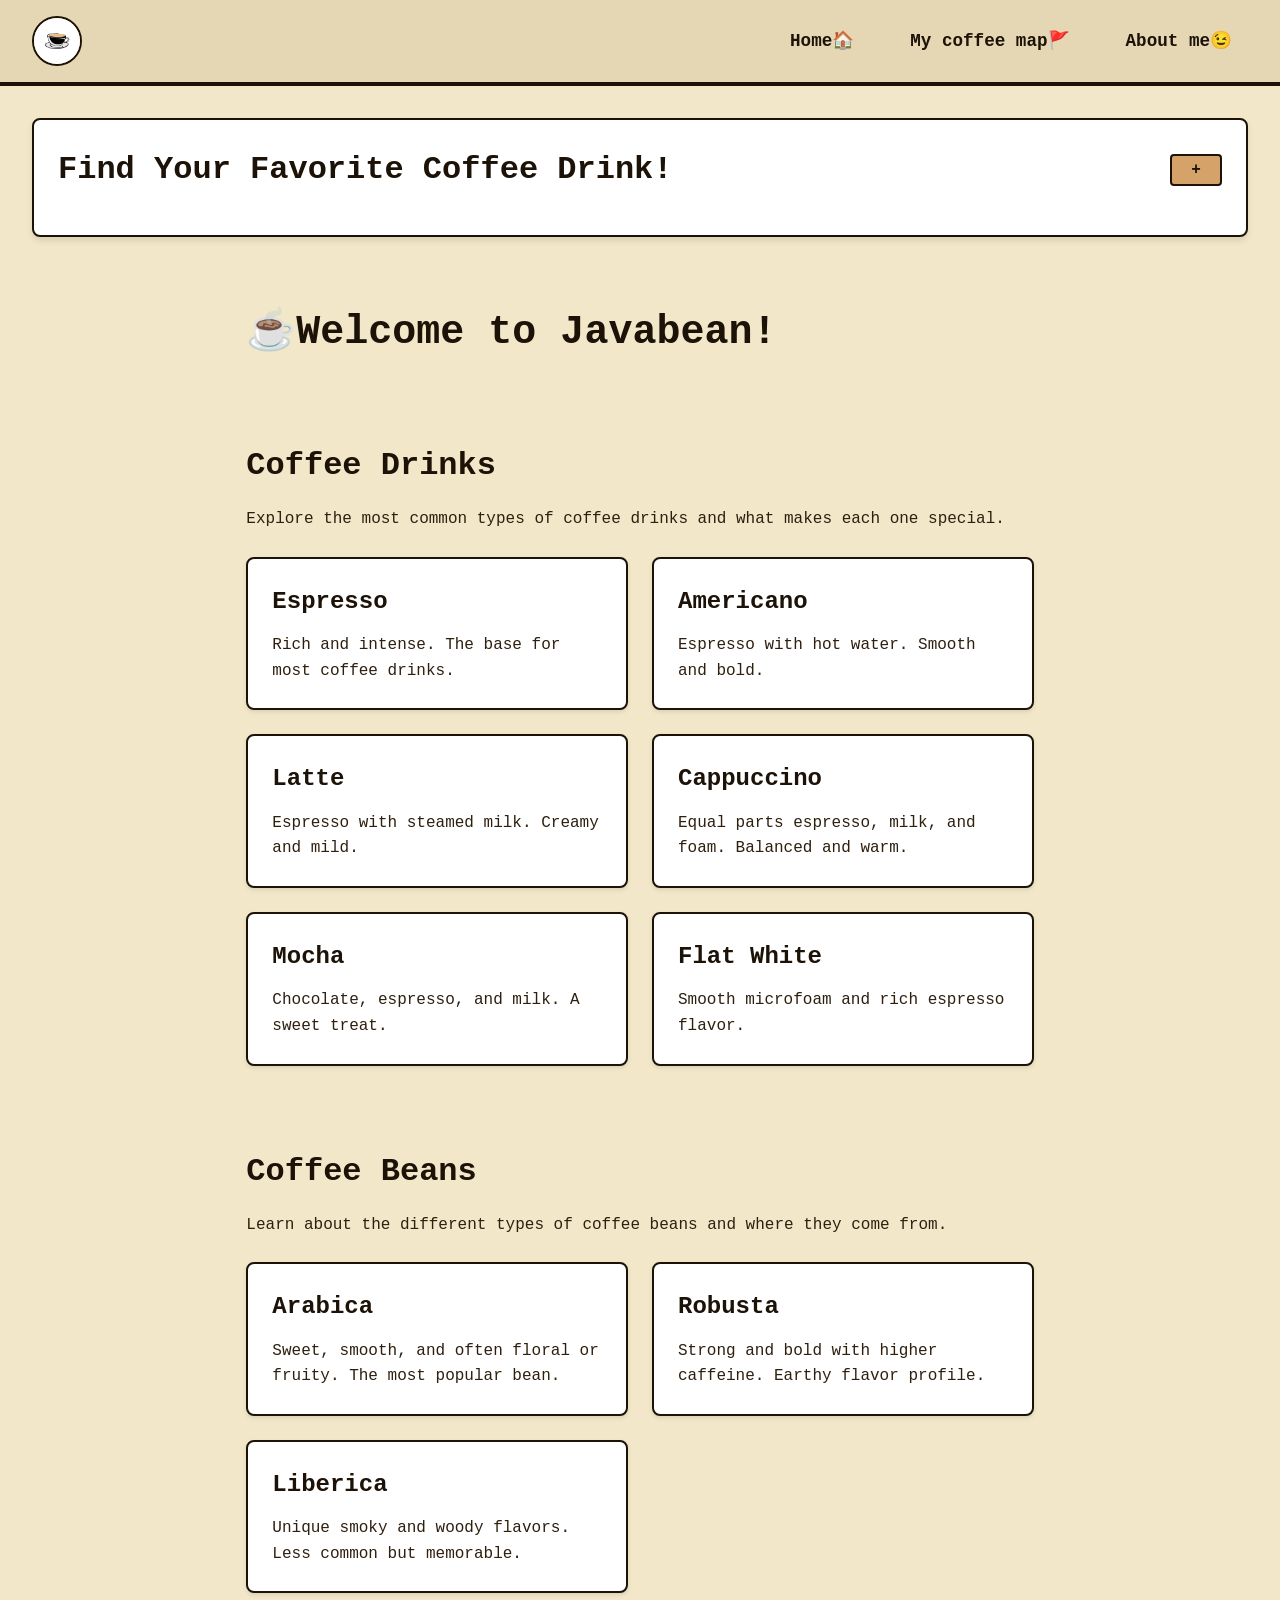
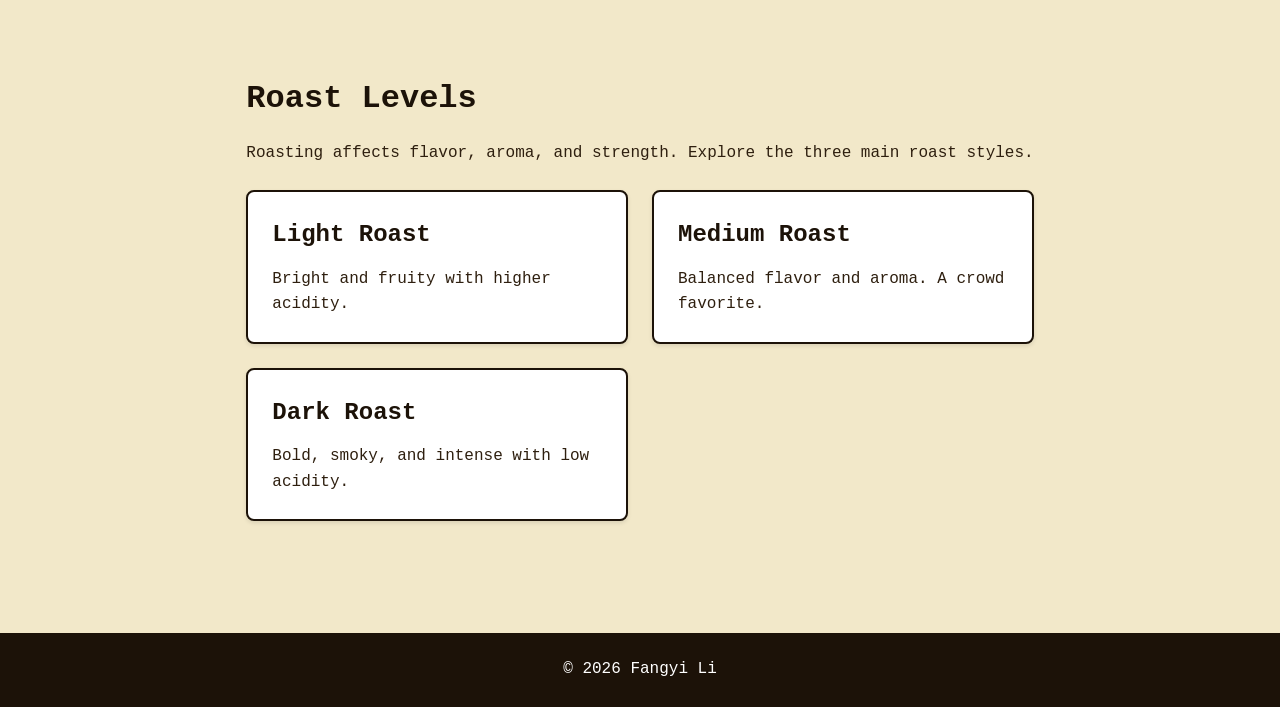
==== index.html @ 1e1fee94 "Add files via upload" ====
<!DOCTYPE html>
<html lang="en">

<head>
    <meta charset="utf-8" />
    <meta name="viewport" content="width=device-width, initial-scale=1" />
    <title>Javabean</title>
    <link rel="icon" type="image/png" href="images/logo.png">
    <link rel="stylesheet" href="css/styles.css" />
</head>

<body>
    <div class="skip">
        <a href="#main-content">Skip to main content</a>
    </div>

    <header>
        <a href="index.html" class="logo-link" aria-label="Javabean home page">
            <img src="images/logo.png" id="logo" alt="Javabean coffee shop logo - a cup of coffee latte" width="50" height="50">
        </a>
        <nav aria-label="Main navigation">
            <ul>
                <li><a href="index.html">Home<span aria-hidden="true">&#127968</span></a></li>
                <li><a href="map.html">My coffee map<span aria-hidden="true">&#128681</span></a></li>
                <li><a href="about.html">About me<span aria-hidden="true">&#128521</span></a></li>
            </ul>
        </nav>
    </header>

    <aside class="quiz-box collapsed" aria-label="Coffee drink recommendation quiz">
        <div class="quiz-header">
            <h2>Find Your Favorite Coffee Drink!</h2>
            <button type="button" class="quiz-toggle" aria-expanded="false" aria-controls="quiz-content" id="quiz-toggle-btn">
                <span class="toggle-icon" aria-hidden="true">+</span>
                <span class="sr-only">Expand quiz</span>
            </button>
        </div>
        <div id="quiz-content" class="quiz-content">
            <p>Answer a few quick questions and discover your ideal drink.</p>

            <form id="quiz-form">
                <div>
                    <label for="strength">1. How strong do you like your coffee?</label>
                    <select id="strength" name="strength" required>
                        <option value="mild">Mild</option>
                        <option value="medium">Medium</option>
                        <option value="strong">Strong</option>
                    </select>
                </div>

                <div>
                    <label for="milk">2. How much milk do you prefer?</label>
                    <select id="milk" name="milk" required>
                        <option value="none">No milk</option>
                        <option value="some">A little milk</option>
                        <option value="creamy">Very creamy</option>
                    </select>
                </div>

                <div>
                    <label for="sweet">3. Do you like sweet flavors?</label>
                    <select id="sweet" name="sweet" required>
                        <option value="no">Not really</option>
                        <option value="sometimes">Sometimes</option>
                        <option value="yes">Yes, definitely</option>
                    </select>
                </div>

                <div>
                    <label for="temp">4. Hot or iced?</label>
                    <select id="temp" name="temp" required>
                        <option value="hot">Hot</option>
                        <option value="iced">Iced</option>
                        <option value="depends">It depends</option>
                    </select>
                </div>

                <button type="submit">Get My Drink &#x2615</button>
            </form>

            <div id="quiz-result" role="status" aria-live="polite" aria-atomic="true"></div>
        </div>
    </aside>

    <main id="main-content" class="main-sections">
        <h1><span aria-hidden="true">&#x2615</span>Welcome to Javabean!</h1>
        <section id="drinks" aria-labelledby="drinks-heading">
            <h2 id="drinks-heading">Coffee Drinks</h2>
            <p>Explore the most common types of coffee drinks and what makes each one special.</p>

            <div class="card-grid">
                <div class="card">
                    <h3>Espresso</h3>
                    <p>Rich and intense. The base for most coffee drinks.</p>
                </div>

                <div class="card">
                    <h3>Americano</h3>
                    <p>Espresso with hot water. Smooth and bold.</p>
                </div>

                <div class="card">
                    <h3>Latte</h3>
                    <p>Espresso with steamed milk. Creamy and mild.</p>
                </div>

                <div class="card">
                    <h3>Cappuccino</h3>
                    <p>Equal parts espresso, milk, and foam. Balanced and warm.</p>
                </div>

                <div class="card">
                    <h3>Mocha</h3>
                    <p>Chocolate, espresso, and milk. A sweet treat.</p>
                </div>

                <div class="card">
                    <h3>Flat White</h3>
                    <p>Smooth microfoam and rich espresso flavor.</p>
                </div>
            </div>
        </section>

        <section id="beans" aria-labelledby="beans-heading">
            <h2 id="beans-heading">Coffee Beans</h2>
            <p>Learn about the different types of coffee beans and where they come from.</p>

            <div class="card-grid">
                <div class="card">
                    <h3>Arabica</h3>
                    <p>Sweet, smooth, and often floral or fruity. The most popular bean.</p>
                </div>

                <div class="card">
                    <h3>Robusta</h3>
                    <p>Strong and bold with higher caffeine. Earthy flavor profile.</p>
                </div>

                <div class="card">
                    <h3>Liberica</h3>
                    <p>Unique smoky and woody flavors. Less common but memorable.</p>
                </div>
            </div>
        </section>

        <section id="roasts" aria-labelledby="roasts-heading">
            <h2 id="roasts-heading">Roast Levels</h2>
            <p>Roasting affects flavor, aroma, and strength. Explore the three main roast styles.</p>

            <div class="card-grid">
                <div class="card">
                    <h3>Light Roast</h3>
                    <p>Bright and fruity with higher acidity.</p>
                </div>

                <div class="card">
                    <h3>Medium Roast</h3>
                    <p>Balanced flavor and aroma. A crowd favorite.</p>
                </div>

                <div class="card">
                    <h3>Dark Roast</h3>
                    <p>Bold, smoky, and intense with low acidity.</p>
                </div>
            </div>
        </section>

    </main>
    <footer>
        <p>&copy; <span id="year"></span> Fangyi Li</p>
    </footer>
    <script src="js/main.js"></script>
</body>

</html>
---- css/styles.css ----
* {
    box-sizing: border-box;
}

body {
    margin: 0;
    padding: 0;
    font-family: 'Courier New', monospace;
    font-size: 1rem;
    line-height: 1.6;
    background-color: #f2e8c9;
    color: #2e1f0f;
}

img {
    max-width: 100%;
    display: block;
}

h1, h2, h3 {
    font-family: 'Courier New', monospace;
    margin-top: 0;
}

h1 {
    font-size: 2.5rem;
    color: #1c1208;
}

h2 {
    font-size: 2rem;
    color: #1c1208;
}

h3 {
    font-size: 1.5rem;
    color: #1c1208;
}

p {
    color: #2e1f0f;
}

.skip {
    position: absolute;
    top: -100px;
    left: 0;
    z-index: 1000;
}

.skip a {
    position: absolute;
    top: -100px;
    left: 0;
    background-color: #1c1208;
    color: #fff;
    padding: 1rem 1.5rem;
    text-decoration: none;
    font-weight: bold;
    border: 2px solid #fff;
    z-index: 1001;
}

.skip a:focus {
    top: 100px;
    left: 0;
}

header {
    display: flex;
    justify-content: space-between;
    align-items: center;
    padding: 1rem 2rem;
    background-color: #e6d7b4;
    border-bottom: 4px solid #1c1208;
    position: relative;
}

.logo-link {
    display: flex;
    align-items: center;
    text-decoration: none;
}

#logo {
    width: 50px;
    height: 50px;
    border-radius: 50%;
    object-fit: cover;
    border: 2px solid #1c1208;
}

nav {
    display: flex;
    align-items: center;
}

nav ul {
    display: flex;
    list-style: none;
    margin: 0;
    padding: 0;
    gap: 1.5rem;
}

nav ul li {
    margin: 0;
}

nav ul li a {
    color: #1c1208;
    text-decoration: none;
    font-weight: bold;
    font-size: 1.1rem;
    padding: 0.5rem 1rem;
    border-radius: 4px;
    transition: background-color 0.3s ease;
}

nav ul li a:hover,
nav ul li a:focus {
    background-color: #d5a26a;
    outline: 2px solid #1c1208;
    outline-offset: 2px;
}

main {
    max-width: 1200px;
    margin: 0 auto;
    padding: 2rem;
}

.main-sections {
    display: flex;
    flex-direction: column;
    gap: 3rem;
}

section {
    margin-bottom: 2rem;
}

section h2 {
    margin-bottom: 1rem;
}

section p {
    margin-bottom: 1.5rem;
}

#about {
    max-width: 800px;
    margin: 0 auto;
}

.about-content {
    background-color: #fff;
    padding: 2rem;
    border-radius: 8px;
    border: 2px solid #1c1208;
    box-shadow: 0 4px 6px rgba(0, 0, 0, 0.1);
}

.about-content p {
    font-size: 1.1rem;
    line-height: 1.8;
    margin-bottom: 1.5rem;
    color: #2e1f0f;
}

.about-content p:last-child {
    margin-bottom: 0;
}

.quiz-box {
    background-color: #fff;
    padding: 1.5rem;
    border-radius: 8px;
    border: 2px solid #1c1208;
    margin: 2rem;
    box-shadow: 0 4px 6px rgba(0, 0, 0, 0.1);
}

.quiz-header {
    display: flex;
    justify-content: space-between;
    align-items: center;
    margin-bottom: 1rem;
}

.quiz-box h2 {
    margin-top: 0;
    margin-bottom: 0;
    color: #1c1208;
}

.quiz-toggle {
    background-color: #d5a26a;
    color: #1c1208;
    border: 2px solid #1c1208;
    border-radius: 4px;
    width: 2rem;
    height: 2rem;
    font-size: 1.5rem;
    font-weight: bold;
    cursor: pointer;
    display: flex;
    align-items: center;
    justify-content: center;
    padding: 0;
    transition: background-color 0.3s ease;
    flex-shrink: 0;
}

.quiz-toggle:hover {
    background-color: #b4804c;
}

.quiz-toggle:focus {
    outline: 3px solid #1c1208;
    outline-offset: 2px;
}

.toggle-icon {
    line-height: 1;
}

.sr-only {
    position: absolute;
    width: 1px;
    height: 1px;
    padding: 0;
    margin: -1px;
    overflow: hidden;
    clip: rect(0, 0, 0, 0);
    white-space: nowrap;
    border-width: 0;
}

.quiz-content {
    overflow: hidden;
    transition: max-height 0.3s ease, opacity 0.3s ease;
    max-height: 2000px;
    opacity: 1;
}

.quiz-box.collapsed .quiz-content {
    max-height: 0;
    opacity: 0;
    margin: 0;
    padding: 0;
}


.quiz-box p {
    color: #2e1f0f;
}

.quiz-box form {
    display: flex;
    flex-direction: column;
    gap: 1.5rem;
}

.quiz-box form div {
    display: flex;
    flex-direction: column;
    gap: 0.5rem;
}

.quiz-box label {
    font-weight: bold;
    color: #1c1208;
}

.quiz-box select {
    padding: 0.75rem;
    border: 2px solid #1c1208;
    border-radius: 4px;
    font-family: inherit;
    font-size: 1rem;
    background-color: #fff;
    color: #2e1f0f;
}

.quiz-box select:focus {
    outline: 3px solid #d5a26a;
    outline-offset: 2px;
}

.quiz-box button {
    padding: 0.75rem 1.5rem;
    background-color: #d5a26a;
    color: #1c1208;
    border: 2px solid #1c1208;
    border-radius: 4px;
    font-family: inherit;
    font-size: 1rem;
    font-weight: bold;
    cursor: pointer;
    transition: background-color 0.3s ease;
}

.quiz-box button:hover {
    background-color: #b4804c;
}

.quiz-box button:focus {
    outline: 3px solid #1c1208;
    outline-offset: 2px;
}

#quiz-result {
    margin-top: 1.5rem;
    padding: 1rem;
    background-color: #f2e8c9;
    border: 2px solid #1c1208;
    border-radius: 4px;
    color: #1c1208;
    font-weight: bold;
    display: none;
}

#quiz-result:not(:empty) {
    display: block;
}

#quiz-result h3 {
    margin-top: 0;
    margin-bottom: 0.75rem;
    color: #1c1208;
    font-size: 1.25rem;
}

#quiz-result p {
    margin: 0;
    font-size: 1.1rem;
    color: #1c1208;
}

.card-grid {
    display: grid;
    grid-template-columns: repeat(auto-fit, minmax(250px, 1fr));
    gap: 1.5rem;
    margin-top: 1.5rem;
}

.card {
    background-color: #fff;
    border: 2px solid #1c1208;
    border-radius: 8px;
    padding: 1.5rem;
    box-shadow: 0 2px 4px rgba(0, 0, 0, 0.1);
    transition: transform 0.2s ease, box-shadow 0.2s ease;
}

.card:hover {
    transform: translateY(-2px);
    box-shadow: 0 4px 8px rgba(0, 0, 0, 0.15);
}

.card h3 {
    margin-top: 0;
    margin-bottom: 0.75rem;
    color: #1c1208;
}

.card p {
    margin: 0;
    color: #2e1f0f;
}

#coffee-map {
    margin: 2rem auto;
    max-width: 1200px;
    padding: 0 2rem;
}

#coffee-map h2 {
    margin-bottom: 1.5rem;
    color: #1c1208;
}

.map-container {
    margin-bottom: 2rem;
}

#google-map {
    width: 100%;
    height: 500px;
    border: 2px solid #1c1208;
    border-radius: 8px;
    box-shadow: 0 4px 6px rgba(0, 0, 0, 0.1);
}

#recommend-form {
    background-color: #fff;
    padding: 2rem;
    border-radius: 8px;
    border: 2px solid #1c1208;
    margin: 2rem auto;
    max-width: 800px;
    box-shadow: 0 4px 6px rgba(0, 0, 0, 0.1);
}

#recommend-form h2 {
    margin-top: 0;
    margin-bottom: 0.5rem;
    color: #1c1208;
}

#recommend-form p {
    margin-bottom: 1.5rem;
    color: #2e1f0f;
}

#recommendation-form {
    display: flex;
    flex-direction: column;
    gap: 1.5rem;
}

#recommendation-form div {
    display: flex;
    flex-direction: column;
    gap: 0.5rem;
}

#recommendation-form label {
    font-weight: bold;
    color: #1c1208;
    font-size: 1rem;
}

.required-asterisk {
    color: #d32f2f;
    font-weight: bold;
    margin-left: 0.25rem;
}

#recommendation-form input[type="text"],
#recommendation-form textarea {
    padding: 0.75rem;
    border: 2px solid #1c1208;
    border-radius: 4px;
    font-family: inherit;
    font-size: 1rem;
    background-color: #fff;
    color: #2e1f0f;
    width: 100%;
    transition: border-color 0.3s ease, outline 0.3s ease;
}

#recommendation-form input[type="text"]:focus,
#recommendation-form textarea:focus {
    outline: 3px solid #d5a26a;
    outline-offset: 2px;
    border-color: #1c1208;
}

#recommendation-form textarea {
    resize: vertical;
    min-height: 100px;
    font-family: inherit;
}

#recommendation-form input[type="text"]::placeholder,
#recommendation-form textarea::placeholder {
    color: #7a6b5a;
    opacity: 0.7;
}

#recommendation-form button[type="submit"] {
    padding: 0.75rem 1.5rem;
    background-color: #d5a26a;
    color: #1c1208;
    border: 2px solid #1c1208;
    border-radius: 4px;
    font-family: inherit;
    font-size: 1rem;
    font-weight: bold;
    cursor: pointer;
    transition: background-color 0.3s ease;
    align-self: flex-start;
}

#recommendation-form button[type="submit"]:hover {
    background-color: #b4804c;
}

#recommendation-form button[type="submit"]:focus {
    outline: 3px solid #1c1208;
    outline-offset: 2px;
}

footer {
    background-color: #1c1208;
    color: #fff;
    padding: 1.5rem 2rem;
    text-align: center;
    margin-top: 3rem;
}

footer p {
    margin: 0;
    color: #fff;
}

@media screen and (max-width: 768px) {
    header {
        flex-direction: column;
        gap: 1rem;
        padding: 1rem;
    }

    nav ul {
        flex-direction: column;
        gap: 0.5rem;
        width: 100%;
    }

    nav ul li {
        width: 100%;
    }

    nav ul li a {
        display: block;
        text-align: center;
    }

    main {
        padding: 1rem;
    }

    .quiz-box {
        margin: 1rem;
    }

    #recommend-form {
        margin: 1rem;
        padding: 1.5rem;
    }

    #about {
        padding: 0 1rem;
    }

    .about-content {
        padding: 1.5rem;
    }

    .about-content p {
        font-size: 1rem;
    }

    #coffee-map {
        padding: 0 1rem;
    }

    #google-map {
        height: 400px;
    }

    .card-grid {
        grid-template-columns: 1fr;
    }

    h1 {
        font-size: 2rem;
    }

    h2 {
        font-size: 1.75rem;
    }

    #recommendation-form button[type="submit"] {
        align-self: stretch;
        width: 100%;
    }
}

@media screen and (min-width: 769px) {
    body {
        display: flex;
        flex-direction: column;
        min-height: 100vh;
    }

    main {
        flex: 1;
    }

    .quiz-box {
        position: sticky;
        top: 2rem;
        max-height: calc(100vh - 4rem);
        overflow-y: auto;
    }
}
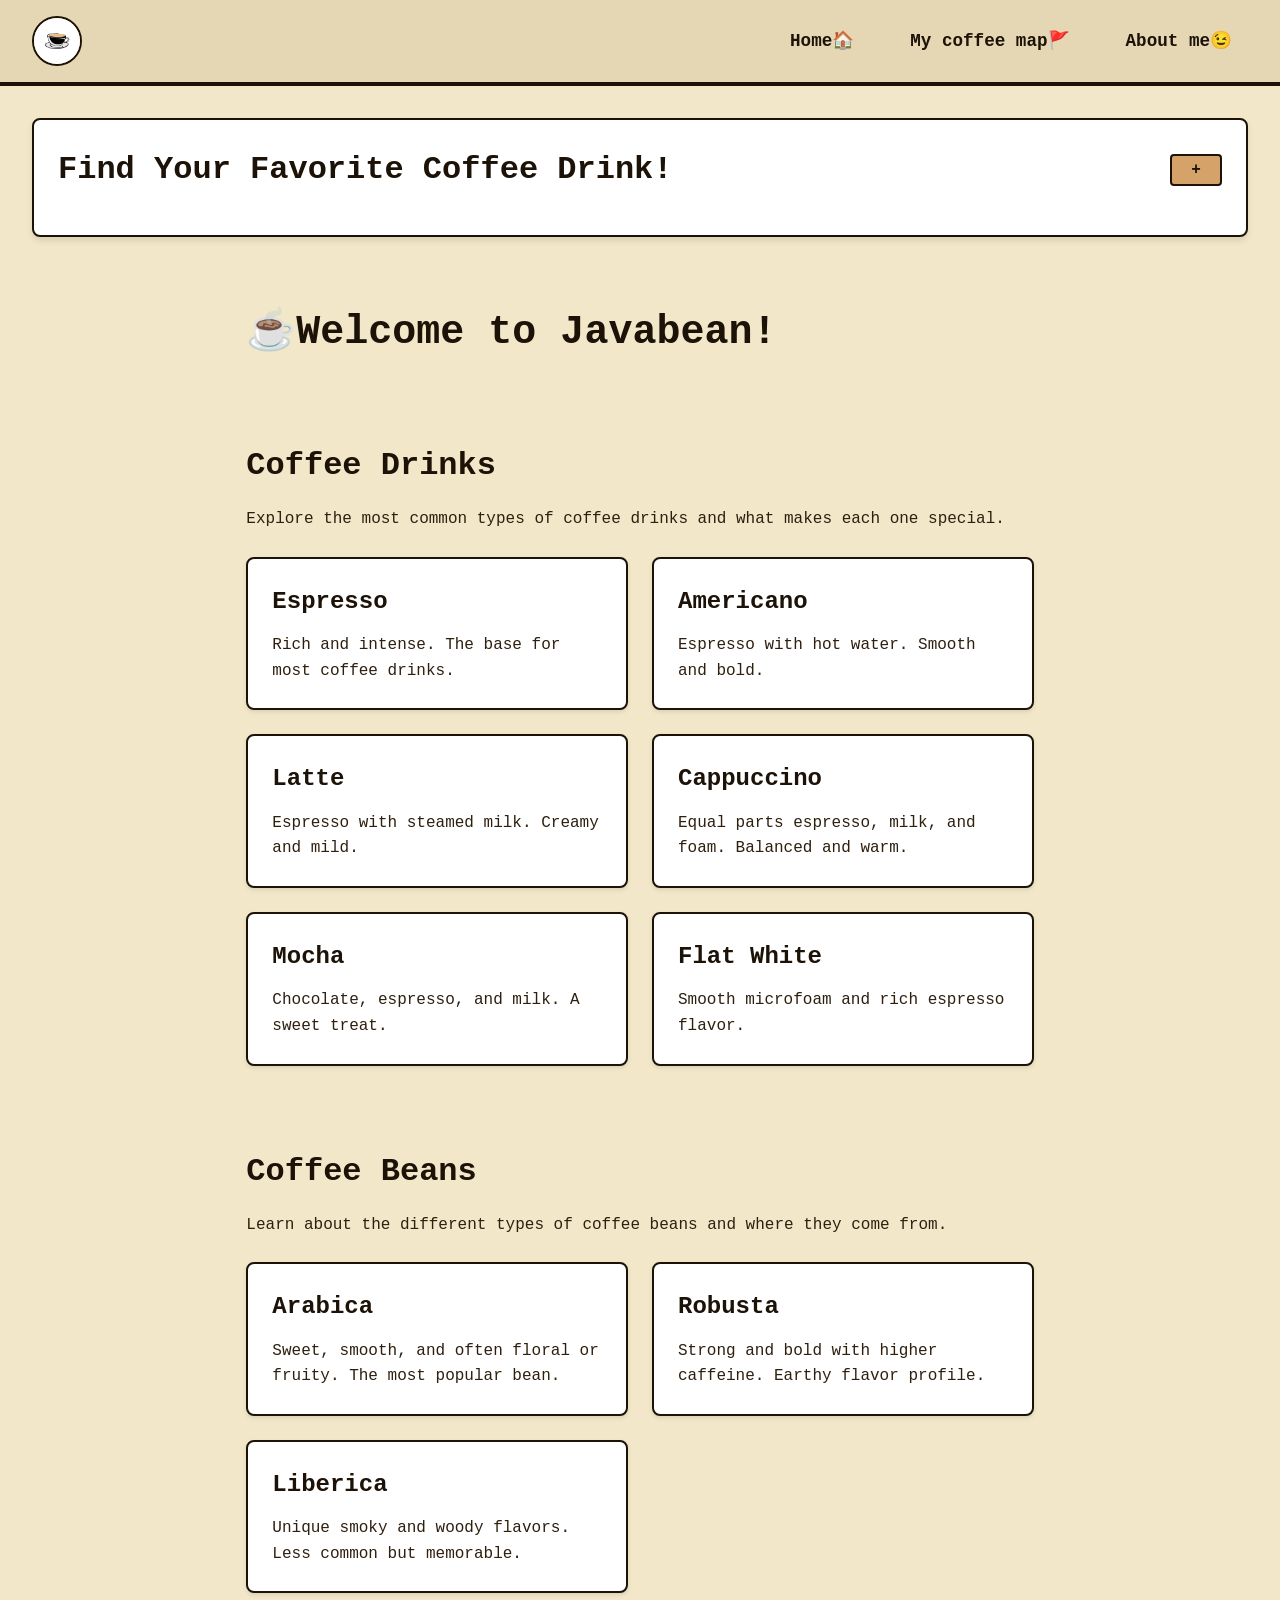
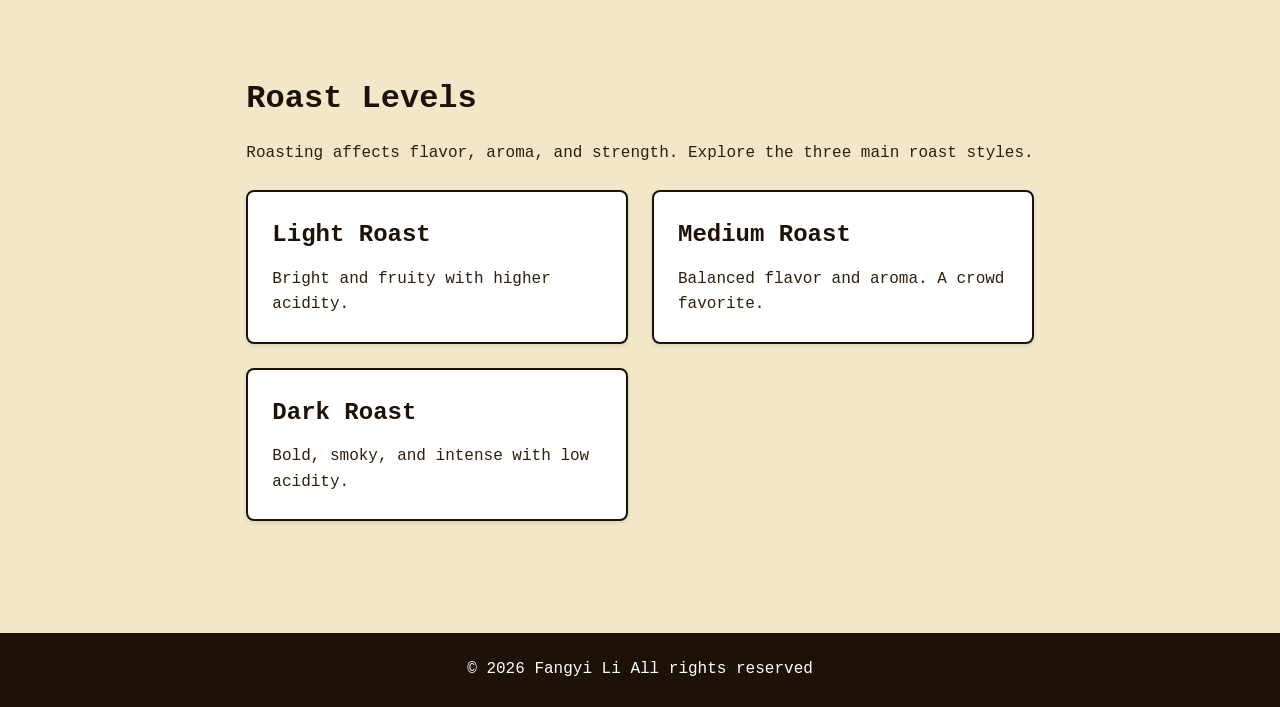
==== commit 7b7f6581: "Add files via upload" ====
--- a/index.html
+++ b/index.html
@@ -21,7 +21,7 @@
         <nav aria-label="Main navigation">
             <ul>
                 <li><a href="index.html">Home<span aria-hidden="true">&#127968</span></a></li>
-                <li><a href="map.html">My coffee map<span aria-hidden="true">&#128681</span></a></li>
+                <li><a href="map2.html">My coffee map<span aria-hidden="true">&#128681</span></a></li>
                 <li><a href="about.html">About me<span aria-hidden="true">&#128521</span></a></li>
             </ul>
         </nav>
@@ -167,7 +167,7 @@
 
     </main>
     <footer>
-        <p>&copy; <span id="year"></span> Fangyi Li</p>
+        <p>&copy; <span id="year"></span> Fangyi Li All rights reserved</p>
     </footer>
     <script src="js/main.js"></script>
 </body>
--- a/css/styles.css
+++ b/css/styles.css
@@ -170,6 +170,29 @@
 
 .about-content p:last-child {
     margin-bottom: 0;
+}
+
+.error-links {
+    list-style-type: disc;
+    padding-left: 2rem;
+    margin: 1rem 0;
+}
+
+.error-links li {
+    margin-bottom: 0.5rem;
+}
+
+.error-links a {
+    color: #1c1208;
+    text-decoration: underline;
+    font-weight: bold;
+}
+
+.error-links a:hover,
+.error-links a:focus {
+    color: #d5a26a;
+    outline: 2px solid #1c1208;
+    outline-offset: 2px;
 }
 
 .quiz-box {
@@ -382,15 +405,115 @@
 }
 
 .map-container {
+    display: grid;
+    grid-template-columns: 1fr 1fr;
+    gap: 2rem;
     margin-bottom: 2rem;
 }
 
+#map,
 #google-map {
     width: 100%;
     height: 500px;
     border: 2px solid #1c1208;
     border-radius: 8px;
     box-shadow: 0 4px 6px rgba(0, 0, 0, 0.1);
+}
+
+.locations-list {
+    background-color: #fff;
+    padding: 1.5rem;
+    border: 2px solid #1c1208;
+    border-radius: 8px;
+    box-shadow: 0 4px 6px rgba(0, 0, 0, 0.1);
+    max-height: 500px;
+    overflow-y: auto;
+}
+
+.locations-list h3 {
+    margin-top: 0;
+    margin-bottom: 1rem;
+    color: #1c1208;
+    font-size: 1.5rem;
+}
+
+#locations-list {
+    list-style: none;
+    padding: 0;
+    margin: 0;
+}
+
+.location-item {
+    padding: 1rem;
+    margin-bottom: 1rem;
+    border: 2px solid #e6d7b4;
+    border-radius: 4px;
+    background-color: #fff;
+    cursor: pointer;
+    transition: all 0.3s ease;
+}
+
+.location-item:hover,
+.location-item:focus {
+    background-color: #f2e8c9;
+    border-color: #d5a26a;
+    outline: 2px solid #d5a26a;
+    outline-offset: 2px;
+}
+
+.location-item.active {
+    background-color: #d5a26a;
+    border-color: #1c1208;
+}
+
+.location-item h4 {
+    margin: 0 0 0.5rem 0;
+    color: #1c1208;
+    font-size: 1.2rem;
+}
+
+.location-item.active h4 {
+    color: #1c1208;
+}
+
+.location-address {
+    margin: 0.25rem 0;
+    color: #2e1f0f;
+    font-size: 0.9rem;
+    font-style: italic;
+}
+
+.location-description {
+    margin: 0.5rem 0 0 0;
+    color: #2e1f0f;
+    font-size: 0.95rem;
+}
+
+.location-drink {
+    margin: 0.5rem 0 0 0;
+    color: #1c1208;
+    font-size: 0.95rem;
+    font-weight: bold;
+}
+
+.info-window {
+    max-width: 250px;
+}
+
+.info-window h3 {
+    margin: 0 0 0.5rem 0;
+    color: #1c1208;
+    font-size: 1.1rem;
+}
+
+.info-window p {
+    margin: 0.25rem 0;
+    color: #2e1f0f;
+    font-size: 0.9rem;
+}
+
+.info-window p strong {
+    color: #1c1208;
 }
 
 #recommend-form {
@@ -557,8 +680,18 @@
         padding: 0 1rem;
     }
 
+    .map-container {
+        grid-template-columns: 1fr;
+        gap: 1.5rem;
+    }
+
+    #map,
     #google-map {
         height: 400px;
+    }
+
+    .locations-list {
+        max-height: 400px;
     }
 
     .card-grid {
